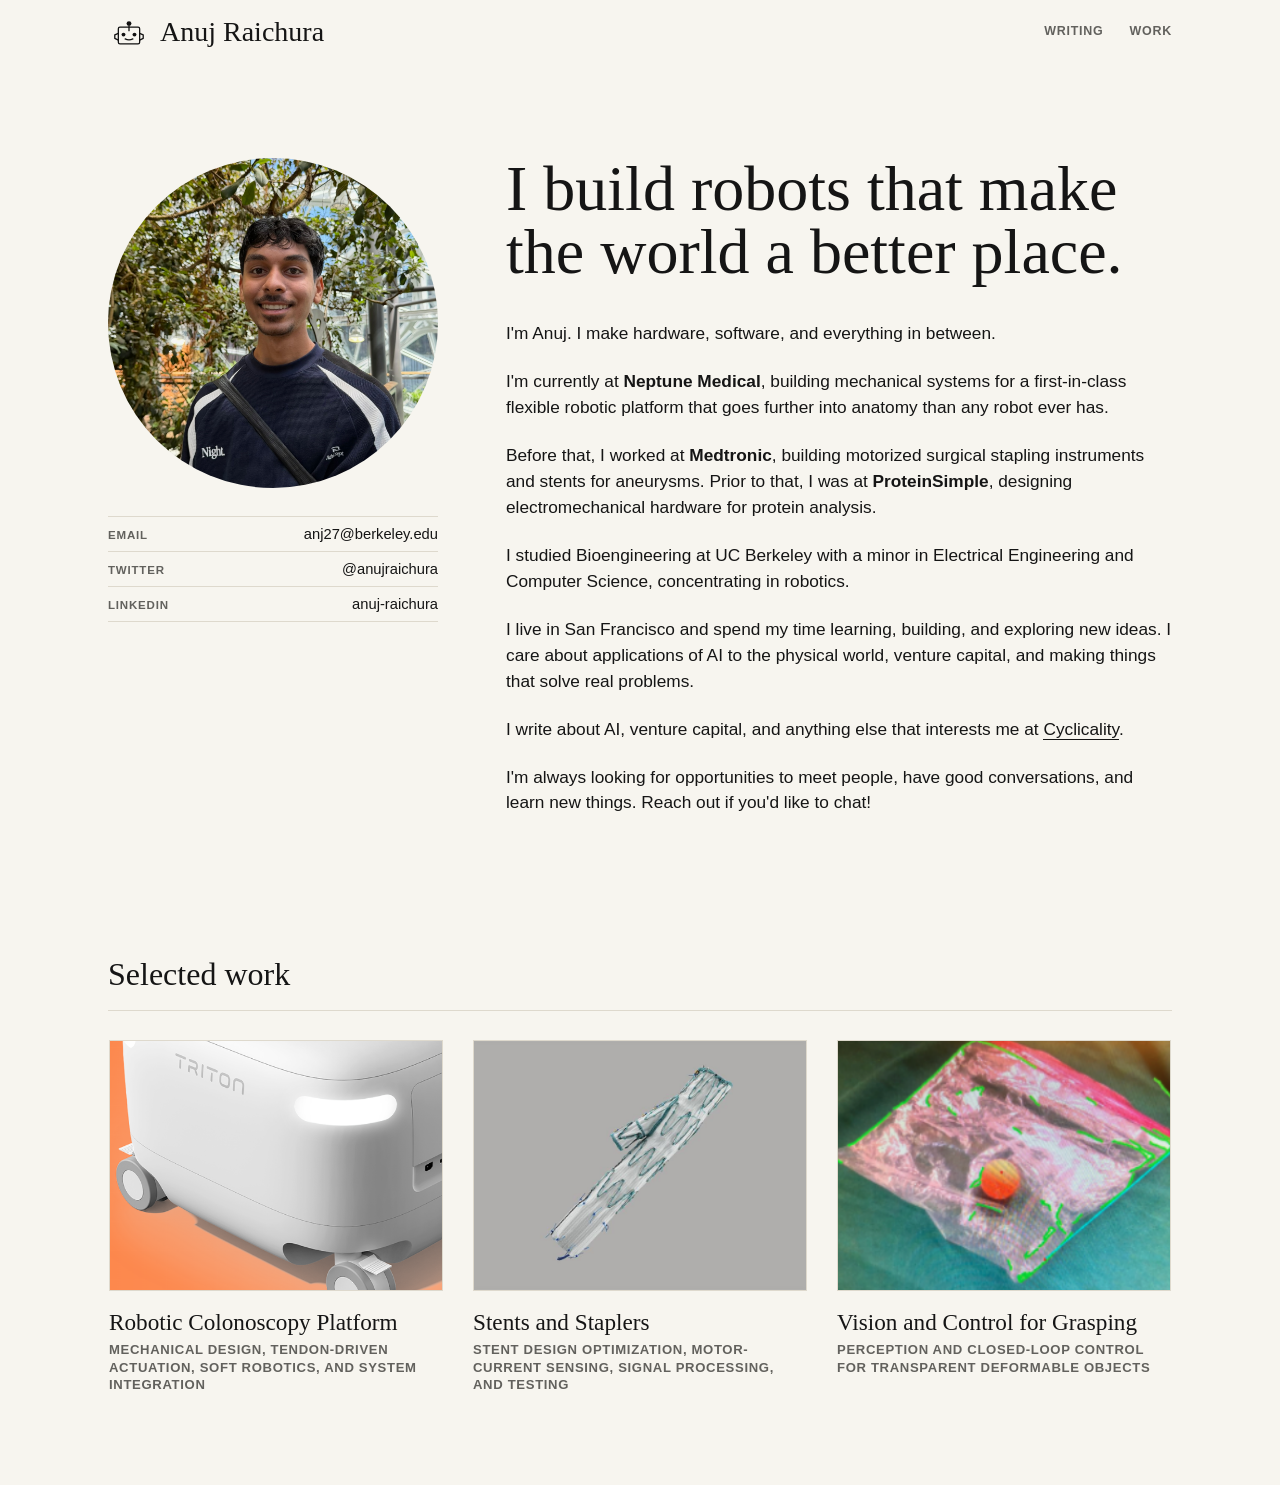
==== index.html @ 6c595946 "initial commit" ====
<!doctype html>
<html lang="en">
  <head>
    <meta charset="utf-8">
    <meta name="viewport" content="width=device-width, initial-scale=1">
    <title>Anuj Raichura</title>
    <meta
      name="description"
      content="Personal portfolio for Anuj Raichura, featuring selected projects, writing, and contact links."
    >
    <link rel="icon" href="mountain.svg" type="image/svg+xml">
    <link rel="stylesheet" href="styles.css">
  </head>
  <body>
    <header class="site-header">
      <a class="brand" href="index.html" aria-label="Anuj Raichura home">
        <img class="brand-mark" src="mountain.svg" alt="" aria-hidden="true">
        <span>Anuj Raichura</span>
      </a>
      <nav aria-label="Primary navigation">
        <a href="writing.html">Writing</a>
        <a href="#work">Work</a>
      </nav>
    </header>

    <main>
      <section class="intro" aria-labelledby="intro-title">
        <aside class="profile-column" aria-label="Profile and contact links">
          <img class="portrait" src="portrait.jpg" alt="Anuj Raichura">

          <div class="contact-list">
            <a href="mailto:anj27@berkeley.edu">
              <span>Email</span>
              <strong>anj27@berkeley.edu</strong>
            </a>
            <a href="https://twitter.com/anujraichura">
              <span>Twitter</span>
              <strong>@anujraichura</strong>
            </a>
            <a href="https://linkedin.com/in/anuj-raichura">
              <span>LinkedIn</span>
              <strong>anuj-raichura</strong>
            </a>
          </div>
        </aside>

        <div class="bio-copy">
          <h1 id="intro-title">I build robots that make the world a better place.</h1>
          <p>
            I'm Anuj. I make hardware, software, and everything in between. 
          </p>
          <p>
            I'm currently at <b>Neptune Medical</b>, building mechanical systems for 
            a first-in-class flexible robotic platform that goes further into anatomy
            than any robot ever has.
          </p>
          <p>
            Before that, I worked at <b>Medtronic</b>, building motorized surgical stapling instruments and 
            stents for aneurysms. Prior to that, I was at <b>ProteinSimple</b>, designing electromechanical
            hardware for protein analysis. 
          </p>
          <p>
            I studied Bioengineering at UC Berkeley with a
            minor in Electrical Engineering and Computer Science, concentrating in robotics.
          </p>
          <p>
            I live in San Francisco and spend my time learning, building, and exploring new ideas. 
            I care about applications of AI to the physical world, venture capital, and making things that solve real problems.
          </p>
          <p>
            I write about AI, venture capital, and anything else that interests me at
            <a class="inline-link" href="https://cyclicality.substack.com/">Cyclicality</a>.
          </p>
          <p>
            I'm always looking for opportunities to meet people, have good conversations, and learn new things. Reach out if you'd like to chat!
          </p>
        </div>
      </section>

      <section class="work-section" id="work" aria-labelledby="work-title">
        <div class="section-heading">
          <h2 id="work-title">Selected work</h2>
        </div>

        <div class="project-grid">
          <a class="project-card" href="projects/robotic-articulation-platform.html">
            <img src="assets/TritonRobot.PNG" alt="Robot">
            <h3>Robotic Colonoscopy Platform</h3>
            <p>Mechanical design, tendon-driven actuation, soft robotics, and system integration</p>
          </a>

          <a class="project-card" href="projects/electromechanical-instrument-algorithms.html">
            <img src="assets/iliacbranchdevice.jpg" alt="Market Intelligence Dashboard preview">
            <h3>Stents and Staplers</h3>
            <p>Stent design optimization, Motor-current sensing, signal processing, and testing</p>
          </a>

          <a class="project-card" href="projects/transparent-bag-grasping.html">
            <img src="assets/classical.PNG" alt="Creative Systems Lab preview">
            <h3>Vision and Control for Grasping</h3>
            <p>Perception and closed-loop control for transparent deformable objects</p>
          </a>
        </div>
      </section>
    </main>
  </body>
</html>
---- styles.css ----
:root {
  --paper: #f7f5ef;
  --ink: #151515;
  --muted: #62615d;
  --rule: #ded9cd;
  --accent: #0b6f63;
  --accent-soft: #d9ebe6;
  --sun: #f0b84a;
  --rose: #d76666;
  --panel: #fffdf8;
}

* {
  box-sizing: border-box;
}

html {
  scroll-behavior: smooth;
}

body {
  margin: 0;
  background: var(--paper);
  color: var(--ink);
  font-family: "Inter", "Segoe UI", Arial, sans-serif;
  line-height: 1.5;
}

a {
  color: inherit;
  text-decoration: none;
}

img {
  display: block;
  max-width: 100%;
}

.site-header {
  align-items: center;
  display: flex;
  justify-content: space-between;
  margin: 0 auto;
  max-width: 1120px;
  padding: 18px 28px 0;
}

.brand {
  align-items: center;
  display: inline-flex;
  gap: 10px;
  font-family: Georgia, "Times New Roman", serif;
  font-size: 1.75rem;
  letter-spacing: 0;
  line-height: 1;
}

.brand-mark {
  display: block;
  flex: 0 0 auto;
  height: 26px;
  width: 42px;
}

.brand span {
  line-height: 1;
}

.site-header nav {
  display: flex;
  gap: 26px;
  text-transform: uppercase;
}

.site-header nav a,
.section-heading a,
.project-meta a {
  border-bottom: 1px solid transparent;
  color: var(--muted);
  font-size: 0.78rem;
  font-weight: 700;
  letter-spacing: 0.06em;
}

.site-header nav a:hover,
.section-heading a:hover,
.project-meta a:hover {
  border-color: currentColor;
  color: var(--ink);
}

main {
  margin: 0 auto;
  max-width: 1120px;
  padding: 0 28px 72px;
}

.intro {
  display: grid;
  gap: 68px;
  grid-template-columns: minmax(260px, 330px) 1fr;
  padding-top: 112px;
}

.profile-column {
  align-self: start;
}

.portrait {
  aspect-ratio: 1;
  border-radius: 999px;
  height: auto;
  object-fit: cover;
  object-position: center;
  width: 100%;
}

.contact-list {
  display: grid;
  gap: 0;
  margin-top: 28px;
}

.contact-list a {
  align-items: baseline;
  border-top: 1px solid var(--rule);
  display: flex;
  gap: 18px;
  justify-content: space-between;
  min-height: 30px;
  padding: 6px 0;
}

.contact-list a:last-child {
  border-bottom: 1px solid var(--rule);
}

.contact-list span {
  color: var(--muted);
  font-size: 0.72rem;
  font-weight: 800;
  letter-spacing: 0.07em;
  text-transform: uppercase;
}

.contact-list strong {
  font-size: 0.92rem;
  font-weight: 500;
  overflow-wrap: anywhere;
  text-align: right;
}

.bio-copy {
  max-width: 690px;
}

.bio-copy h1 {
  font-family: Georgia, "Times New Roman", serif;
  font-size: clamp(2.4rem, 5vw, 4.9rem);
  font-weight: 400;
  letter-spacing: 0;
  line-height: 0.98;
  margin: 0 0 38px;
}

.bio-copy p {
  font-size: 1.08rem;
  margin: 0 0 22px;
}

.inline-link {
  border-bottom: 1px solid currentColor;
}

.work-section {
  margin-top: 112px;
}

.section-heading {
  align-items: end;
  border-bottom: 1px solid var(--rule);
  display: flex;
  justify-content: space-between;
  margin-bottom: 28px;
  padding-bottom: 12px;
}

.section-heading h2 {
  font-family: Georgia, "Times New Roman", serif;
  font-size: 2rem;
  font-weight: 400;
  letter-spacing: 0;
  margin: 0;
}

.project-grid {
  display: grid;
  gap: 28px;
  grid-template-columns: repeat(3, minmax(0, 1fr));
}

.project-card {
  border: 1px solid transparent;
  display: block;
  padding: 0 0 18px;
}

.project-card:hover {
  border-color: var(--rule);
  background: rgba(255, 253, 248, 0.42);
}

.project-card img {
  aspect-ratio: 4 / 3;
  background: var(--panel);
  border: 1px solid var(--rule);
  object-fit: cover;
  width: 100%;
}

.project-card h3 {
  font-family: Georgia, "Times New Roman", serif;
  font-size: 1.45rem;
  font-weight: 400;
  letter-spacing: 0;
  line-height: 1.12;
  margin: 18px 0 6px;
}

.project-card p {
  color: var(--muted);
  font-size: 0.82rem;
  font-weight: 800;
  letter-spacing: 0.05em;
  line-height: 1.35;
  margin: 0;
  text-transform: uppercase;
}

.project-main {
  max-width: 958px;
  overflow-x: clip;
}

.project-hero {
  padding-top: 70px;
}

.project-kicker {
  color: var(--muted);
  display: inline-block;
  font-size: 0.76rem;
  font-weight: 800;
  letter-spacing: 0.07em;
  margin-bottom: 24px;
  text-transform: uppercase;
}

.project-hero h1 {
  font-family: Georgia, "Times New Roman", serif;
  font-size: clamp(3rem, 7vw, 6.8rem);
  font-weight: 400;
  letter-spacing: 0;
  line-height: 0.95;
  margin: 0 0 22px;
}

.project-deck {
  color: var(--muted);
  font-size: 1.28rem;
  margin: 0 0 48px;
  max-width: 760px;
}

.project-image {
  background: var(--panel);
  border: 1px solid var(--rule);
  margin: 0 0 72px;
  width: 100%;
}

.project-content {
  display: grid;
  gap: 58px;
  grid-template-columns: 220px 1fr;
}

.project-meta {
  align-self: start;
  border-top: 1px solid var(--rule);
  display: grid;
  gap: 0;
}

.project-meta div,
.project-meta a {
  border-bottom: 1px solid var(--rule);
  padding: 12px 0;
}

.project-meta span {
  color: var(--muted);
  display: block;
  font-size: 0.7rem;
  font-weight: 800;
  letter-spacing: 0.07em;
  text-transform: uppercase;
}

.project-meta strong {
  display: block;
  font-size: 0.95rem;
  font-weight: 500;
  margin-top: 3px;
}

.project-body h2 {
  font-family: Georgia, "Times New Roman", serif;
  font-size: 2rem;
  font-weight: 400;
  letter-spacing: 0;
  margin: 0 0 14px;
}

.project-body p {
  font-size: 1.05rem;
  margin: 0 0 26px;
}

.project-body ul {
  margin: 0 0 32px;
  padding-left: 20px;
}

.project-body li {
  margin-bottom: 10px;
}

.more-images {
  --more-images-scale: 1;
  margin: 34px 0 0;
  overflow-x: clip;
}

.section-heading-compact {
  margin-bottom: 18px;
}

.section-heading-compact h2 {
  font-size: 1.4rem;
}

.more-images-grid {
  display: flex;
  gap: 16px;
  align-items: flex-start;
  margin-inline: auto;
  width: calc(100% * var(--more-images-scale));
}

.more-images-grid--vertical {
  flex-direction: column;
  width: 100%;
}

.more-images-grid--vertical img {
  width: 100%;
  flex: none;
}

.more-images-grid img {
  border: 1px solid var(--rule);
  display: block;
  flex: 1 1 0;
  min-width: 0;
  height: auto;
  object-fit: contain;
  object-position: top center;
  width: 100%;
  align-self: flex-start;
}

.project-figure figcaption {
  color: var(--muted);
  font-size: 0.88rem;
  margin-top: 12px;
  max-width: 760px;
}

.writing-page {
  max-width: 1120px;
}

.writing-hero {
  align-items: end;
  display: flex;
  justify-content: space-between;
  gap: 24px;
  padding-top: 92px;
}

.writing-copy {
  max-width: 760px;
}

.writing-copy .project-kicker {
  margin-bottom: 18px;
}

.writing-link {
  color: var(--muted);
  font-size: 0.78rem;
  font-weight: 700;
  letter-spacing: 0.06em;
  text-transform: uppercase;
  white-space: nowrap;
}

.writing-feed {
  margin-top: 34px;
}

.writing-grid {
  display: grid;
  gap: 18px;
  grid-template-columns: repeat(2, minmax(0, 1fr));
}

.writing-card {
  border: 1px solid var(--rule);
  background: var(--panel);
  display: block;
  min-height: 210px;
  padding: 18px 18px 16px;
}

.writing-card time,
.writing-card span {
  color: var(--muted);
  display: block;
  font-size: 0.72rem;
  font-weight: 800;
  letter-spacing: 0.07em;
  text-transform: uppercase;
}

.writing-card h3 {
  font-family: Georgia, "Times New Roman", serif;
  font-size: 1.45rem;
  font-weight: 400;
  letter-spacing: 0;
  line-height: 1.15;
  margin: 18px 0 10px;
}

.writing-card p {
  color: var(--muted);
  font-size: 0.95rem;
  line-height: 1.45;
  margin: 0 0 20px;
}

@media (max-width: 820px) {
  .site-header {
    padding-inline: 20px;
  }

  main {
    padding-inline: 20px;
  }

  .intro,
  .project-content {
    gap: 36px;
    grid-template-columns: 1fr;
    padding-top: 56px;
  }

  .profile-column {
    max-width: 340px;
  }

  .project-grid {
    grid-template-columns: 1fr;
  }

  .work-section,
  .writing-hero {
    margin-top: 76px;
  }

  .writing-hero {
    align-items: flex-start;
    flex-direction: column;
    padding-top: 56px;
  }

  .writing-grid {
    grid-template-columns: 1fr;
  }

  .more-images-grid {
    flex-direction: column;
    width: 100%;
  }
}

@media (max-width: 560px) {
  .site-header {
    align-items: flex-start;
    gap: 18px;
    flex-direction: column;
  }

  .brand {
    font-size: 1.55rem;
  }

  .bio-copy h1 {
    font-size: 2.55rem;
  }

  .contact-list a {
    align-items: flex-start;
    flex-direction: column;
    gap: 2px;
  }

  .contact-list strong {
    text-align: left;
  }

  .section-heading {
    align-items: flex-start;
    gap: 12px;
    flex-direction: column;
  }
}
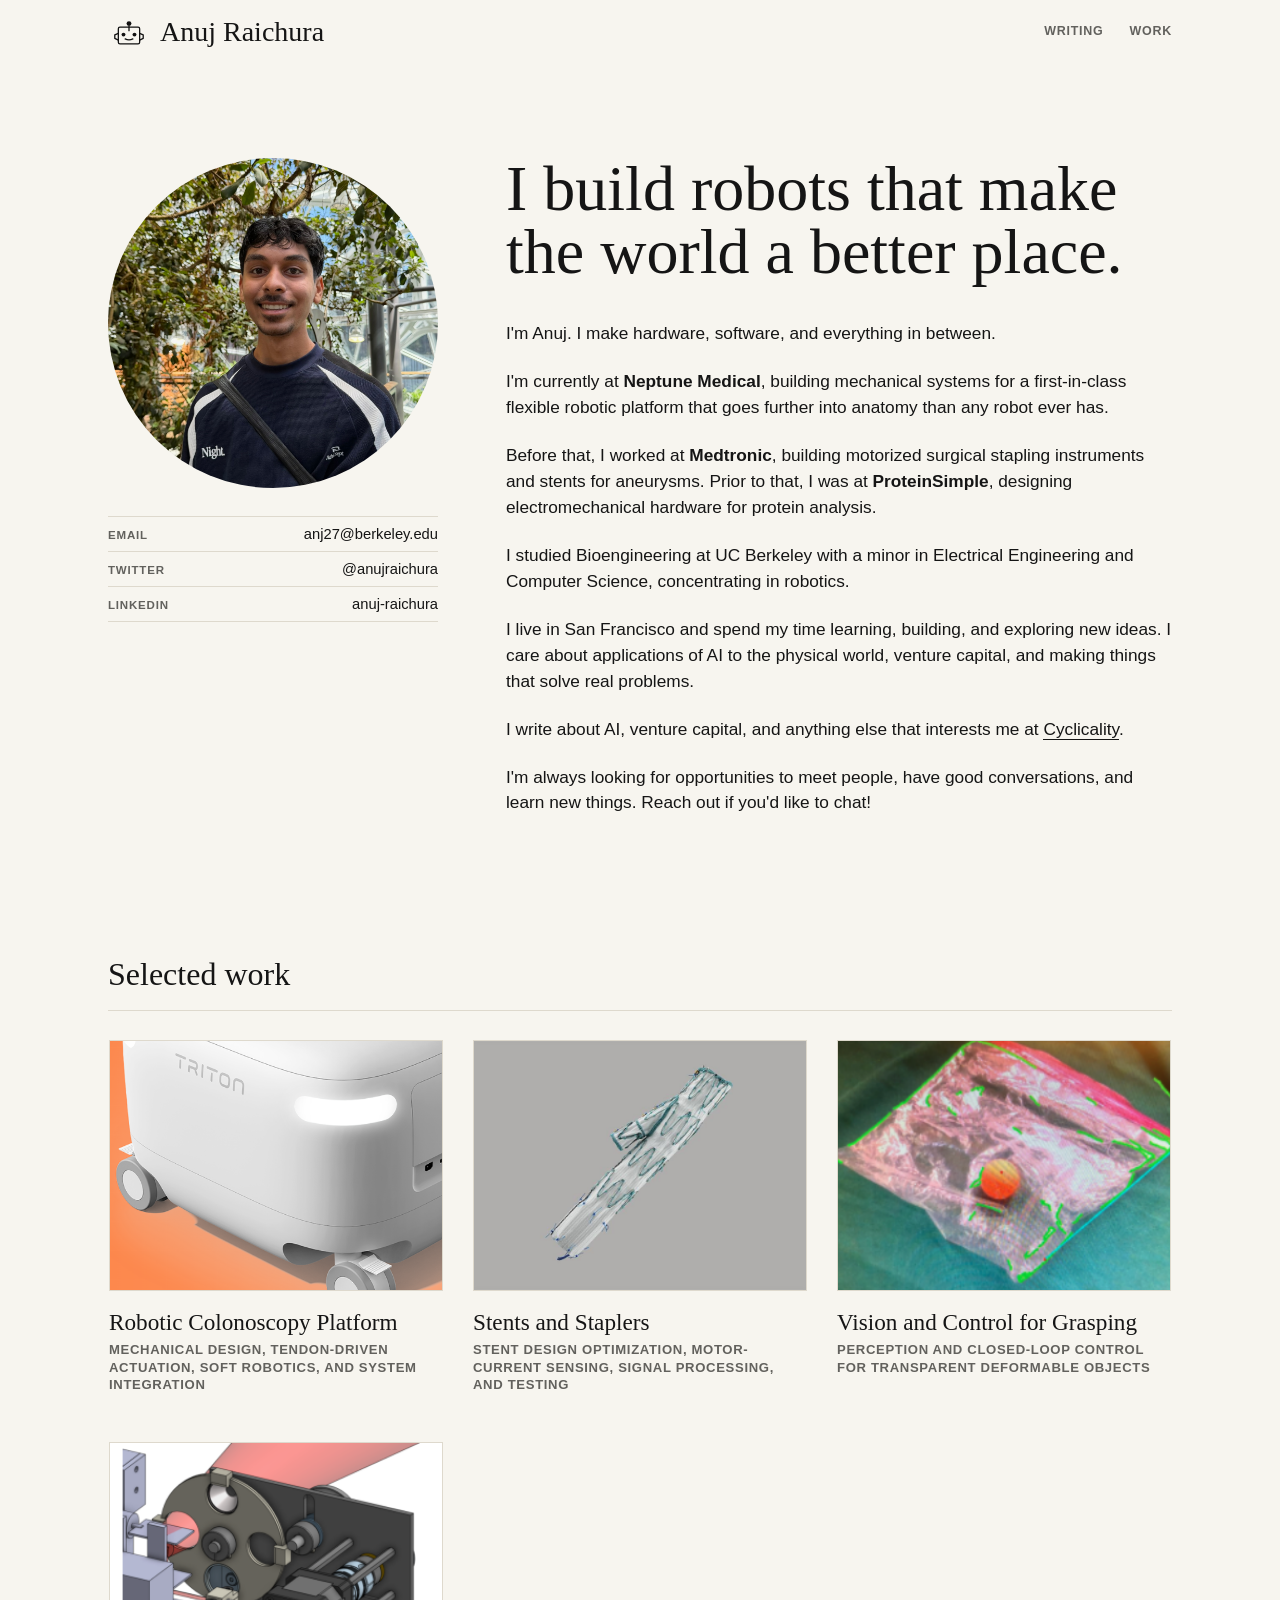
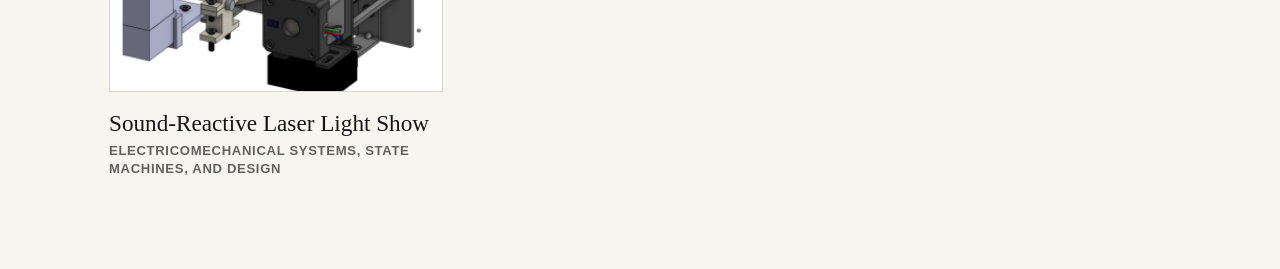
==== commit b710f64d: "adding laser card" ====
--- a/index.html
+++ b/index.html
@@ -83,22 +83,28 @@
         </div>
 
         <div class="project-grid">
-          <a class="project-card" href="projects/robotic-articulation-platform.html">
+          <a class="project-card" href="projects/Neptune.html">
             <img src="assets/TritonRobot.PNG" alt="Robot">
             <h3>Robotic Colonoscopy Platform</h3>
             <p>Mechanical design, tendon-driven actuation, soft robotics, and system integration</p>
           </a>
 
-          <a class="project-card" href="projects/electromechanical-instrument-algorithms.html">
+          <a class="project-card" href="projects/Medtronic.html">
             <img src="assets/iliacbranchdevice.jpg" alt="Market Intelligence Dashboard preview">
             <h3>Stents and Staplers</h3>
             <p>Stent design optimization, Motor-current sensing, signal processing, and testing</p>
           </a>
 
-          <a class="project-card" href="projects/transparent-bag-grasping.html">
+          <a class="project-card" href="projects/Grasping.html">
             <img src="assets/classical.PNG" alt="Creative Systems Lab preview">
             <h3>Vision and Control for Grasping</h3>
             <p>Perception and closed-loop control for transparent deformable objects</p>
+          </a>
+
+          <a class="project-card" href="projects/LaserLightShow.html">
+            <img src="assets/laser gears.png" alt="Laser light show CAD render">
+            <h3>Sound-Reactive Laser Light Show</h3>
+            <p>Electricomechanical systems, state machines, and Design</p>
           </a>
         </div>
       </section>
